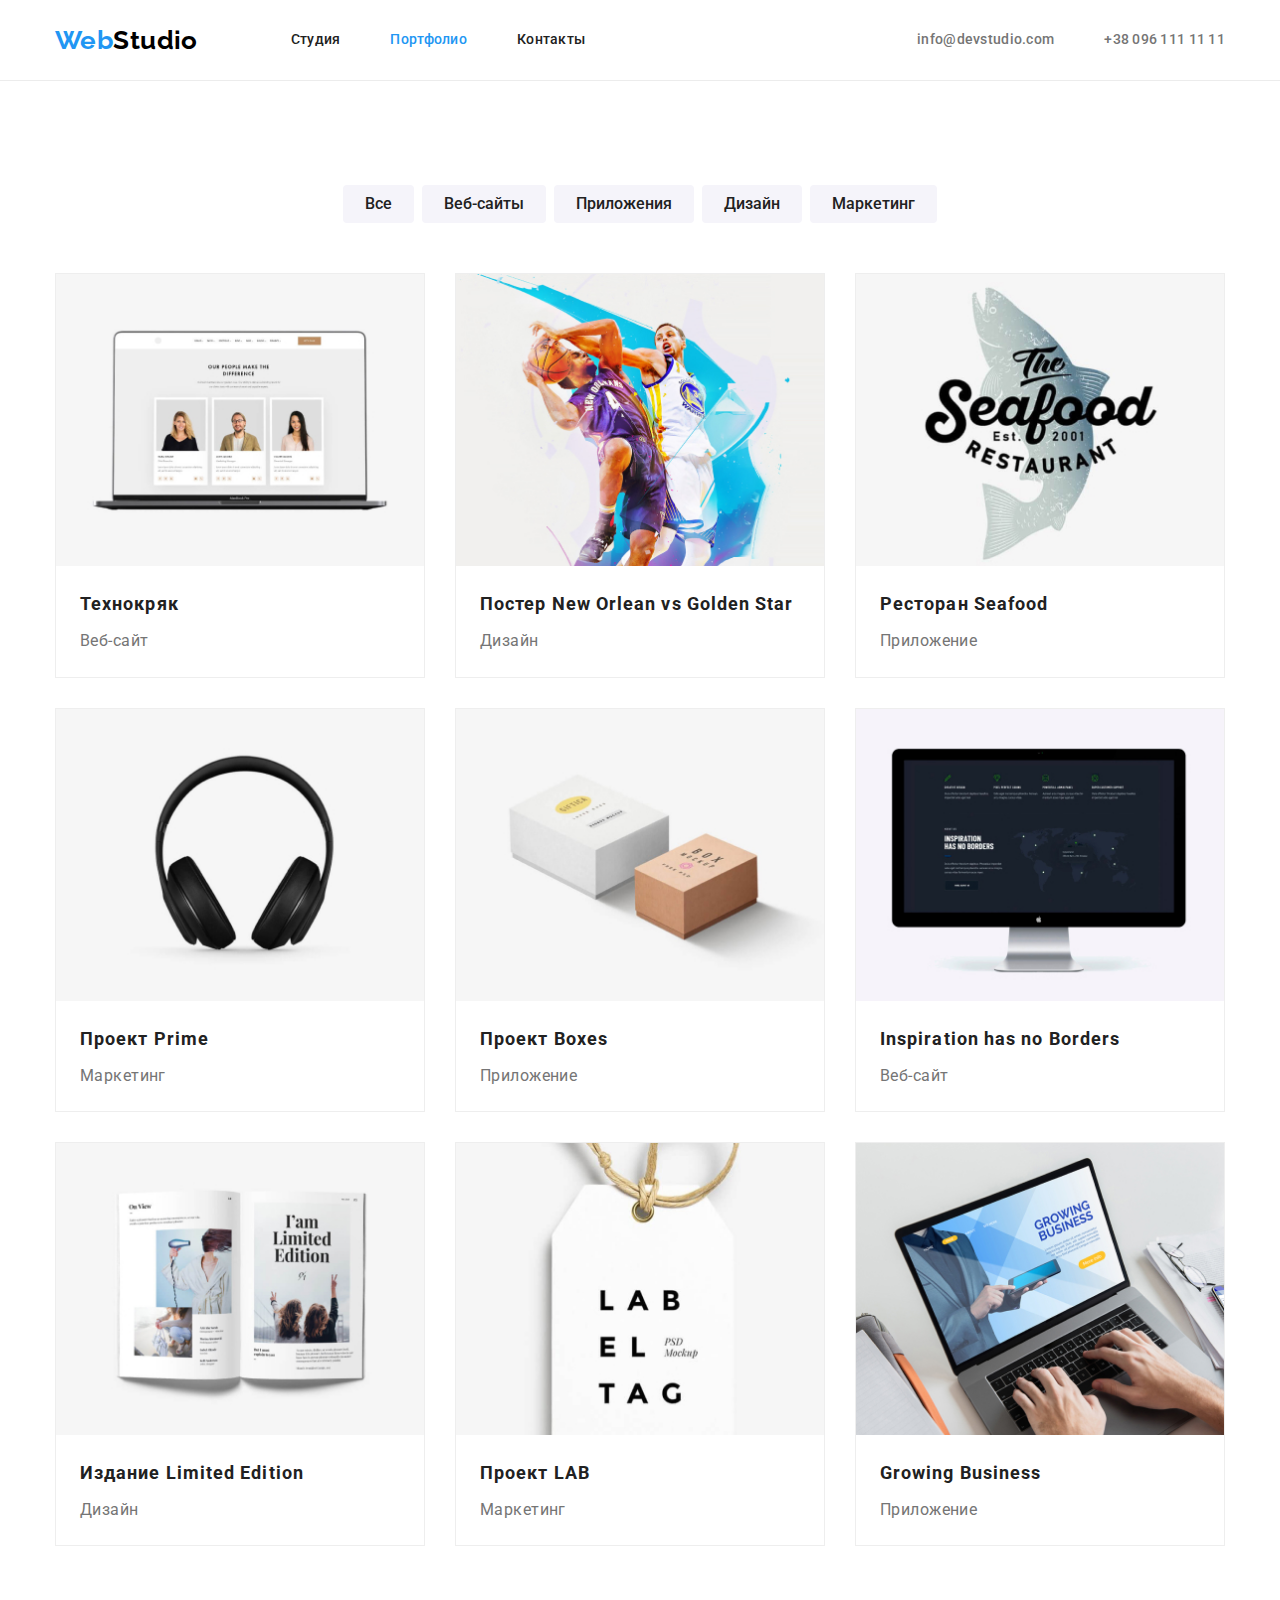
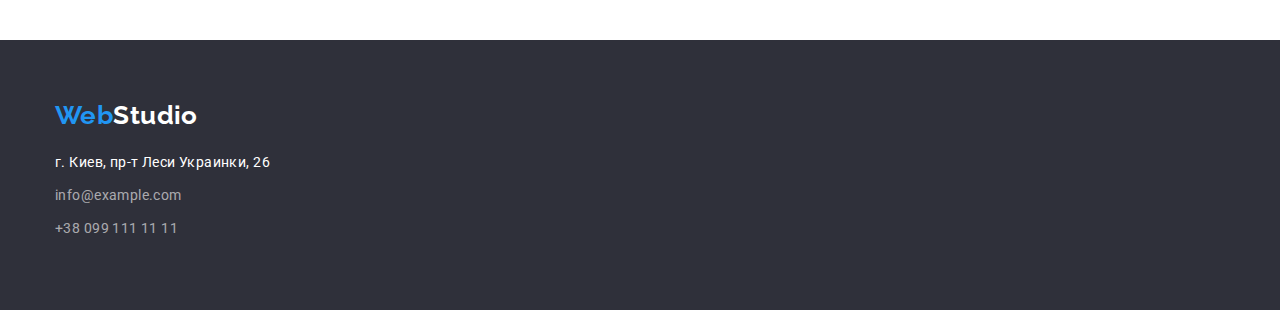
==== portfolio.html @ cff5608a "Переносит в текущий репозиторий файлы работы goit-markup-hw-03" ====
<!DOCTYPE html>
<html lang="ru">
  <head>
    <meta charset="UTF-8" />
    <meta name="viewport" content="width=device-width, initial-scale=1.0" />
    <title>Портфолио</title>
    <link rel="preconnect" href="https://fonts.gstatic.com" />
    <link
      href="https://fonts.googleapis.com/css2?family=Raleway:wght@700&family=Roboto:wght@400;500;700;900&display=swap"
      rel="stylesheet"
    />
    <link
      rel="stylesheet"
      href="https://cdnjs.cloudflare.com/ajax/libs/modern-normalize/1.0.0/modern-normalize.min.css"
    />
    <link rel="stylesheet" href="./css/styles.css" />
  </head>

  <body>
    <!-----------------------------Шапка сайта-------------------------------------->
    <header>
      <div class="container main-nav">
        <a href="/index.html" class="logo"
          >Web<span class="header">Studio</span>
        </a>

        <!--------------------------Меню навигации------------------------------------>
        <nav>
          <ul class="nav-list list">
            <li class="nav-item">
              <a class="nav-link" href="./index.html">Студия</a>
            </li>
            <li class="nav-item">
              <a class="nav-link current" href="./portfolio.html">Портфолио</a>
            </li>
            <li class="nav-item">
              <a class="nav-link" href="">Контакты</a>
            </li>
          </ul>
        </nav>

        <!------------------------------Контакты------------------------------------->
        <ul class="contacts-list list">
          <li class="contacts-item">
            <a class="contacts-link" href="mailto:info@devstudio.com"
              >info@devstudio.com</a
            >
          </li>

          <li class="contacts-item">
            <a class="contacts-link" href="tel:+380961111111"
              >+38 096 111 11 11</a
            >
          </li>
        </ul>
      </div>
    </header>

    <main>
      <!---------------------------Секция портфолио-------------------------------->
      <h1 class="visually-hidden">Портфолио</h1>

      <section class="project section">
        <div class="container">
          <!-- Фильтры -->
          <ul class="filters-list list">
            <li class="filter-items">
              <button class="button" type="button">Все</button>
            </li>
            <li class="filter-items">
              <button class="button" type="button">Веб-сайты</button>
            </li>
            <li class="filter-items">
              <button class="button" type="button">Приложения</button>
            </li>
            <li class="filter-items">
              <button class="button" type="button">Дизайн</button>
            </li>
            <li class="filter-items">
              <button class="button" type="button">Маркетинг</button>
            </li>
          </ul>

          <!-- Проекты -->
          <h2 hidden>Проекты</h2>
          <ul class="project-list section-list list">
            <li class="project-item">
              <a class="project-link" href="#">
                <img
                  src="./images/project1.jpg"
                  alt="Ноутбук, на котором открыт веб-сайт"
                  width="370"
                />
                <div class="project-description">
                  <h3 class="project-title section-subtitle">Технокряк</h3>
                  <p class="project-text section-text">Веб-сайт</p>
                </div>
              </a>
            </li>

            <li class="project-item">
              <a class="project-link" href="#">
                <img
                  src="./images/project2.jpg"
                  alt="Игроки двух баскетбольных команд"
                  width="370"
                />
                <div class="project-description">
                  <h3 class="project-title section-subtitle">
                    Постер <span lang="en">New Orlean vs Golden Star</span>
                  </h3>
                  <p class="project-text section-text">Дизайн</p>
                </div>
              </a>
            </li>

            <li class="project-item">
              <a class="project-link" href="#">
                <img
                  src="./images/project3.jpg"
                  alt="Логотип ресторана, в виде рыбы"
                  width="370"
                />
                <div class="project-description">
                  <h3 class="project-title section-subtitle">
                    Ресторан <span lang="en">Seafood</span>
                  </h3>
                  <p class="project-text section-text">Приложение</p>
                </div>
              </a>
            </li>

            <li class="project-item">
              <a class="project-link" href="#">
                <img
                  src="./images/project4.jpg"
                  alt="Большие наушники черного цвета"
                  width="370"
                />
                <div class="project-description">
                  <h3 class="project-title section-subtitle">
                    Проект <span lang="en">Prime</span>
                  </h3>
                  <p class="project-text section-text">Маркетинг</p>
                </div>
              </a>
            </li>

            <li class="project-item">
              <a class="project-link" href="#">
                <img
                  src="./images/project5.jpg"
                  alt="Две коробки. Белая и бежевая."
                  width="370"
                />
                <div class="project-description">
                  <h3 class="project-title section-subtitle">
                    Проект <span lang="en">Boxes</span>
                  </h3>
                  <p class="project-text section-text">Приложение</p>
                </div>
              </a>
            </li>

            <li class="project-item">
              <a class="project-link" href="#">
                <img
                  src="./images/project6.jpg"
                  alt="Монитор, на котором открыт веб-сайт"
                  width="370"
                />
                <div class="project-description">
                  <h3 class="project-title section-subtitle" lang="en">
                    Inspiration has no Borders
                  </h3>
                  <p class="project-text section-text">Веб-сайт</p>
                </div>
              </a>
            </li>

            <li class="project-item">
              <a class="project-link" href="#">
                <img
                  src="./images/project7.jpg"
                  alt="Разворот журнала со статьями и красочными картинками"
                  width="370"
                />
                <div class="project-description">
                  <h3 class="project-title section-subtitle">
                    Издание <span lang="en">Limited Edition</span>
                  </h3>
                  <p class="project-text section-text">Дизайн</p>
                </div>
              </a>
            </li>

            <li class="project-item">
              <a class="project-link" href="#">
                <img
                  src="./images/project8.jpg"
                  alt="Ярлык с надписью Label Tag"
                  width="370"
                />
                <div class="project-description">
                  <h3 class="project-title section-subtitle">
                    Проект <span lang="en">LAB</span>
                  </h3>
                  <p class="project-text section-text">Маркетинг</p>
                </div>
              </a>
            </li>

            <li class="project-item">
              <a class="project-link" href="#">
                <img
                  src="./images/project9.jpg"
                  alt="Человек печатает на клавиатуре ноутбука"
                  width="370"
                />
                <div class="project-description">
                  <h3 class="project-title section-subtitle" lang="en">
                    Growing Business
                  </h3>
                  <p class="project-text section-text">Приложение</p>
                </div>
              </a>
            </li>
          </ul>
        </div>
      </section>
    </main>

    <!----------------------------Подвал сайта-------------------------------------->
    <footer class="section footer">
      <div class="container footer">
        <a href="/index.html" class="logo footer"
          >Web<span class="footer">Studio</span>
        </a>

        <address>
          <span class="address">г. Киев, пр-т Леси Украинки, 26<br /></span>

          <ul class="contacts-list footer list">
            <li>
              <a class="contacts-link footer" href="mailto:info@example.com"
                >info@example.com</a
              >
            </li>
            <li>
              <a class="contacts-link footer" href="tel:+380991111111"
                >+38 099 111 11 11</a
              >
            </li>
          </ul>
        </address>
      </div>
    </footer>
  </body>
</html>
---- css/styles.css ----
/*----------------Основные стили-----------------*/
:root {
  --primary-text-color: #757575;
  --title-text-color: #212121;
  --accent-color: #2196f3;
  --primary-bcg-color: #ffffff;
  --secondary-bcg-color: #2f303a;
  --white-color: #ffffff;
}

body {
  background-color: var(--primary-bcg-color);
  color: var(--primary-text-color);

  font-family: Roboto, sans-serif;
  font-size: 14px;
  line-height: 1.71;
  letter-spacing: 0.03em;
}

header {
  border-bottom: 1px solid #ececec;
}

img {
  display: block;
  max-width: 100%;
  height: auto;
}

.list {
  padding: 0;
  margin: 0;
  list-style: none;
}

.container {
  width: 1200px;
  padding: 0 15px;
  margin-left: auto;
  margin-right: auto;
}

.visually-hidden {
  position: absolute;
  clip: rect(0 0 0 0);
  width: 1px;
  height: 1px;
  margin: -1px;
}

/*------------------Шапка сайта----------------*/

.logo {
  color: var(--accent-color);

  font-family: Raleway, sans-serif;
  font-weight: 700;
  font-size: 26px;
  line-height: 1.19;
  text-decoration: none;
}

.logo .header {
  color: #000000;
}

/* Меню навигации */
.container.main-nav {
  display: flex;
  align-items: center;
}

.nav-list {
  display: flex;
  margin-left: 93px;
}

.nav-item:not(:first-child) {
  margin-left: 50px;
}

.nav-link {
  display: block;
  padding-top: 32px;
  padding-bottom: 32px;

  color: var(--title-text-color);

  font-weight: 500;
  line-height: 1.14;
  letter-spacing: 0.02em;
  text-decoration: none;
}

.nav-link:hover,
.nav-link:focus {
  color: var(--accent-color);
}

.nav-link.current {
  color: var(--accent-color);
}

/* Контакты */
.contacts-list {
  display: flex;
  margin-left: auto;
}

.contacts-item:not(:first-child) {
  margin-left: 50px;
}

.contacts-link {
  color: var(--primary-text-color);
  font-style: normal;
  font-weight: 500;
  line-height: 1.14;
  letter-spacing: 0.02em;
  text-decoration: none;
}

.contacts-link:hover,
.contacts-link:focus {
  color: var(--accent-color);
}

/*------------Стили основного контента------------*/

.hero {
  padding: 200px 0;

  background-color: var(--secondary-bcg-color);

  text-align: center;
}

.hero-title {
  margin-top: 0;
  margin-bottom: 30px;

  color: var(--white-color);

  font-weight: 900;
  font-size: 44px;
  line-height: 1.36;
  letter-spacing: 0.06em;
  text-transform: uppercase;
}

.button {
  cursor: pointer;

  display: inline-block;
  border-radius: 4px;
  border-width: 0;
  padding: 6px 22px;

  color: var(--title-text-color);
  background-color: #f5f4fa;

  font-family: inherit;
  font-weight: 500;
  font-size: 16px;
  line-height: 1.63;
  text-align: center;
}

.button:hover,
.button:focus {
  color: var(--white-color);
  background-color: var(--accent-color);
}

.button.primary {
  padding: 10px 32px;

  color: var(--white-color);
  background-color: var(--accent-color);

  font-weight: 700;
  line-height: 1.88;
  align-items: center;
  letter-spacing: 0.06em;
}

.section-title {
  margin-top: 0;
  margin-bottom: 50px;

  color: var(--title-text-color);

  font-weight: 700;
  font-size: 36px;
  line-height: 1.17;
  text-align: center;
}

.section-list {
  display: flex;
}
.section-subtitle {
  margin-top: 0;
  margin-bottom: 10px;

  color: var(--title-text-color);

  font-weight: 700;
}

.section-text {
  margin-top: 0;
  margin-bottom: 0;
}

.feature {
  padding: 94px 0;
}

.feature-item {
  width: 270px;
}

.feature-item:not(:first-child) {
  margin-left: 30px;
}

.feature-title {
  font-size: 14px;
  line-height: 1.14;
  text-transform: uppercase;
}

.service {
  padding-bottom: 94px;
}

.service-list {
  justify-content: space-between;
}

.team.section {
  padding-top: 94px;
  padding-bottom: 94px;
}

.team-item {
  padding-bottom: 30px;
  width: 270px;
}

.team-item:not(:first-child) {
  margin-left: 30px;
}

.team-item .photo {
  margin-bottom: 30px;
}

.team-mem-title {
  font-weight: 500;
  font-size: 16px;
  line-height: 1.19;
  text-align: center;
}

.team-text {
  font-size: 16px;
  line-height: 1.19;
  text-align: center;
}

.project {
  padding-top: 104px;
  padding-bottom: 94px;
}

.filters-list {
  display: flex;
  align-items: flex-start;
  justify-content: center;
  margin-bottom: 50px;
}

.filter-items:not(:first-child) {
  margin-left: 8px;
}

.project-list {
  flex-wrap: wrap;
}

.project-item {
  margin-left: 30px;
  margin-bottom: 30px;
  width: 370px;
  border: 1px solid #eeeeee;
}

.project-item:nth-child(3n + 1) {
  margin-left: 0;
}

.project-item:nth-last-child(-n + 3) {
  margin-bottom: 0;
}

.project-description {
  padding: 20px 24px;
}

.project-title {
  margin-bottom: 4px;

  font-size: 18px;
  line-height: 2;
  letter-spacing: 0.06em;
}

.project-text {
  color: var(--primary-text-color);

  font-size: 16px;
  line-height: 1.88;
}

.project-link {
  text-decoration: none;
}

/*--------------- Подвал сайта ----------------------*/

footer {
  background-color: var(--secondary-bcg-color);
}

.section.footer {
  padding: 60px 0;
}

.logo.footer {
  display: inline-block;
  margin-bottom: 20px;
}

.logo .footer {
  color: var(--white-color);
}

.address {
  display: inline-block;
  margin-bottom: 9px;
  color: var(--white-color);

  font-style: normal;
}

.contacts-list.footer {
  display: flex;
  flex-direction: column;
}
.contacts-link.footer {
  display: inline-block;
  margin-bottom: 9px;

  color: rgba(255, 255, 255, 0.6);

  font-weight: inherit;
  line-height: 1.71;
  letter-spacing: inherit;
}
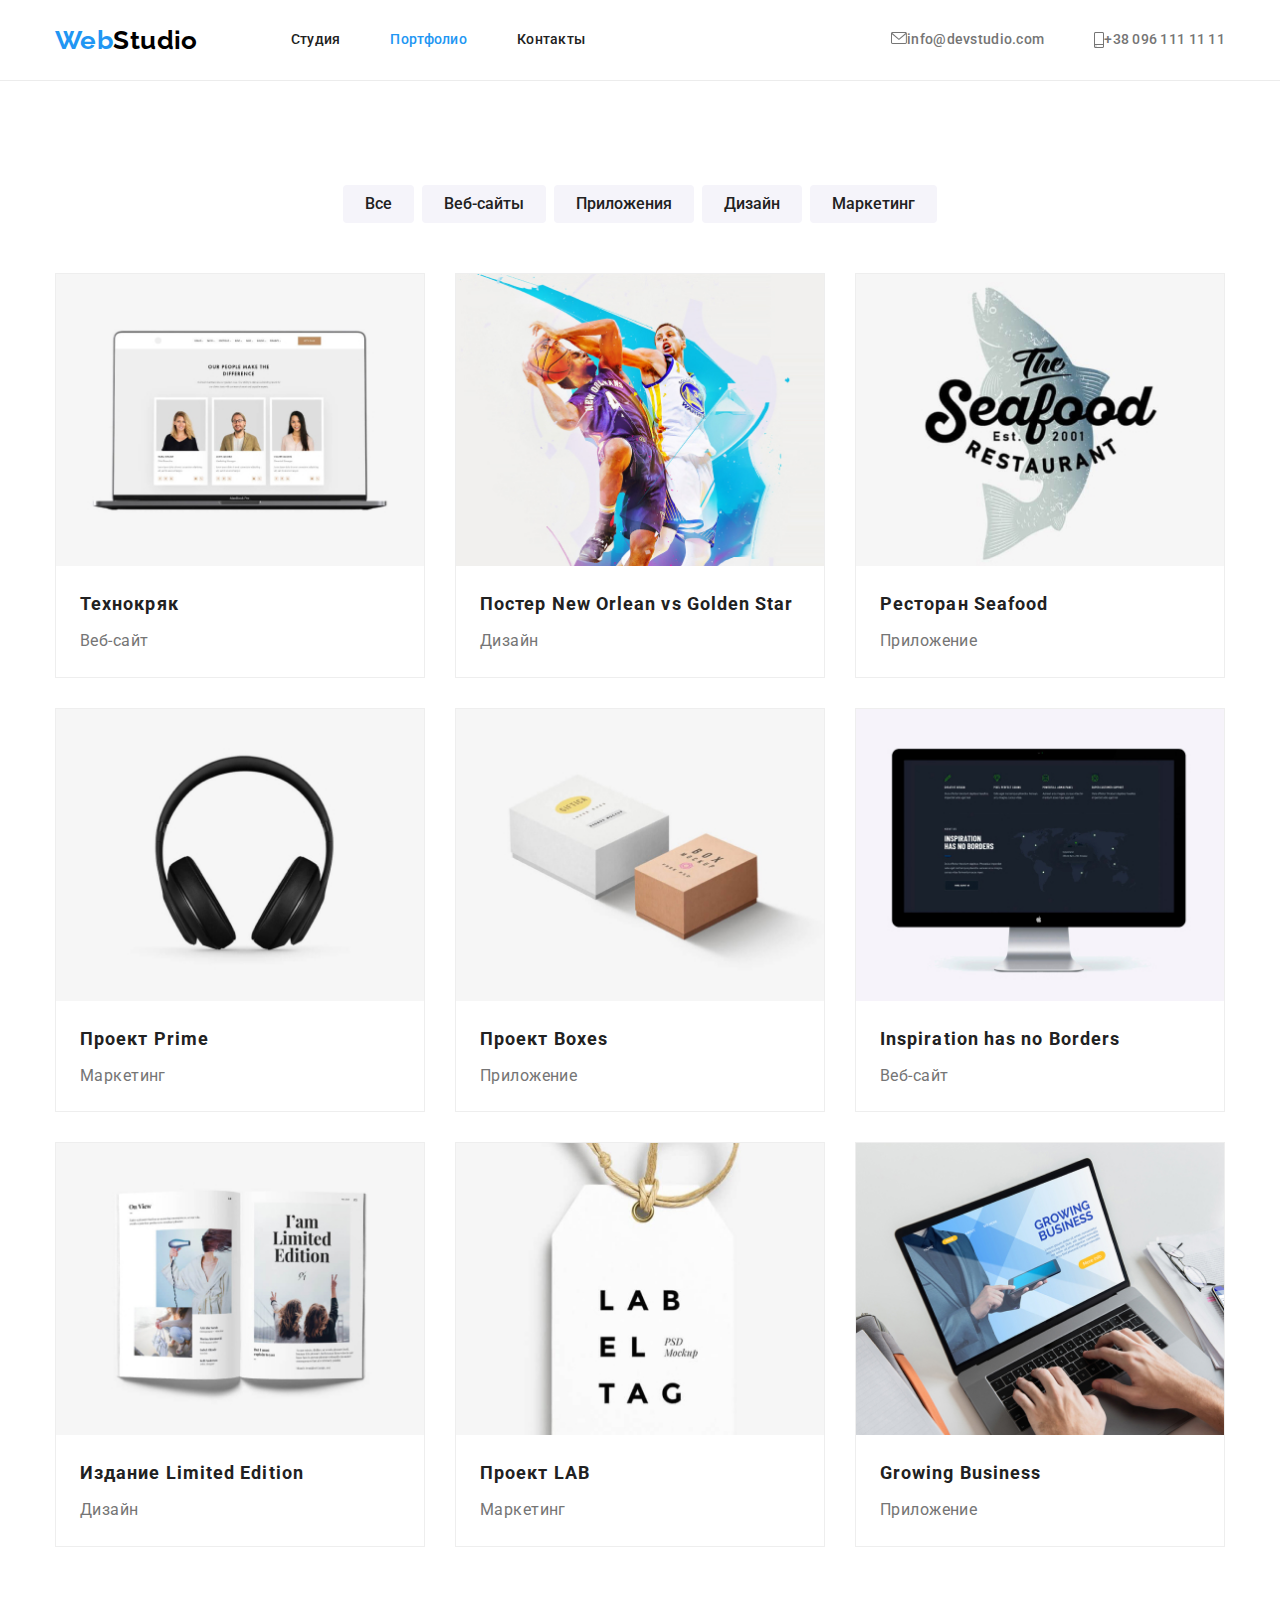
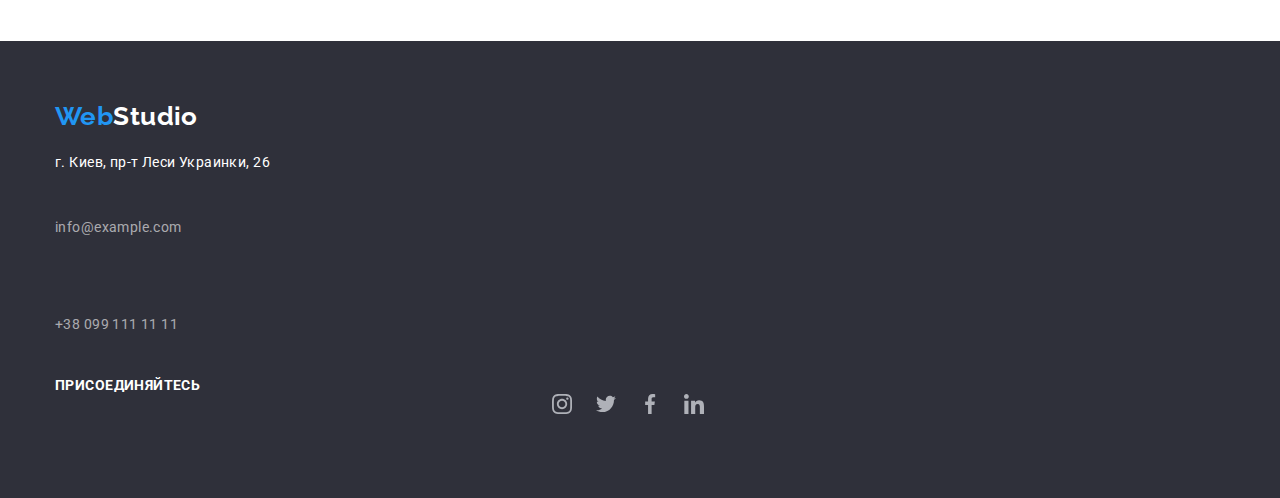
==== commit 9d9fc3ce: "Добавляет разметку для оформления иконок хедера и футера." ====
--- a/portfolio.html
+++ b/portfolio.html
@@ -42,15 +42,21 @@
         <!------------------------------Контакты------------------------------------->
         <ul class="contacts-list list">
           <li class="contacts-item">
-            <a class="contacts-link" href="mailto:info@devstudio.com"
-              >info@devstudio.com</a
-            >
+            <a class="contacts-link" href="mailto:info@devstudio.com">
+              <svg class="contact-icon" width="16" height="12">
+                <use href="./images/icons.svg#icon-envelope"></use>
+              </svg>
+              info@devstudio.com
+            </a>
           </li>
 
           <li class="contacts-item">
-            <a class="contacts-link" href="tel:+380961111111"
-              >+38 096 111 11 11</a
-            >
+            <a class="contacts-link" href="tel:+380961111111">
+              <svg class="contact-icon" width="10" height="16">
+                <use href="./images/icons.svg#icon-smartphone"></use>
+              </svg>
+              +38 096 111 11 11
+            </a>
           </li>
         </ul>
       </div>
@@ -253,6 +259,44 @@
             </li>
           </ul>
         </address>
+
+        <div class="social-footer-wrapper">
+          <p class="section-text footer">присоединяйтесь</p>
+
+          <ul class="social-list footer list">
+            <li class="social-item footer">
+              <a href="" class="social-link footer">
+                <svg class="social-icon footer">
+                  <use href="./images/icons.svg#icon-instagram-f"></use>
+                </svg>
+              </a>
+            </li>
+
+            <li class="social-item footer">
+              <a href="" class="social-link footer">
+                <svg class="social-icon footer">
+                  <use href="./images/icons.svg#icon-twitter-f"></use>
+                </svg>
+              </a>
+            </li>
+
+            <li class="social-item footer">
+              <a href="" class="social-link footer">
+                <svg class="social-icon footer">
+                  <use href="./images/icons.svg#icon-facebook-f"></use>
+                </svg>
+              </a>
+            </li>
+
+            <li class="social-item footer">
+              <a href="" class="social-link footer">
+                <svg class="social-icon footer">
+                  <use href="./images/icons.svg#icon-linkedin-f"></use>
+                </svg>
+              </a>
+            </li>
+          </ul>
+        </div>
       </div>
     </footer>
   </body>
--- a/css/styles.css
+++ b/css/styles.css
@@ -6,6 +6,7 @@
   --primary-bcg-color: #ffffff;
   --secondary-bcg-color: #2f303a;
   --white-color: #ffffff;
+  --primary-social-icon-color: #afb1b8;
 }
 
 body {
@@ -62,6 +63,8 @@
 }
 
 .logo .header {
+  padding-top: 32px;
+  padding-bottom: 32px;
   color: #000000;
 }
 
@@ -108,11 +111,15 @@
   margin-left: auto;
 }
 
-.contacts-item:not(:first-child) {
+.contacts-item:nth-child(2) {
   margin-left: 50px;
 }
 
 .contacts-link {
+  display: inline-flex;
+  padding-top: 32px;
+  padding-bottom: 32px;
+
   color: var(--primary-text-color);
   font-style: normal;
   font-weight: 500;
@@ -126,13 +133,24 @@
   color: var(--accent-color);
 }
 
+.contact-icon {
+  fill: currentColor;
+}
+
 /*------------Стили основного контента------------*/
-
 .hero {
   padding: 200px 0;
 
-  background-color: var(--secondary-bcg-color);
-
+  max-width: 1600px;
+  height: 600px;
+  margin-left: auto;
+  margin-right: auto;
+  background-color: #c4c4c4;
+  background-image: linear-gradient(rgba(47, 48, 58, 0.4)),
+    url(../images/hero.jpg);
+  background-repeat: no-repeat;
+  background-position: center;
+  background-size: cover;
   text-align: center;
 }
 
@@ -200,6 +218,7 @@
 .section-list {
   display: flex;
 }
+
 .section-subtitle {
   margin-top: 0;
   margin-bottom: 10px;
@@ -219,11 +238,43 @@
 }
 
 .feature-item {
+  display: inline-flex;
+  flex-direction: column;
   width: 270px;
 }
 
 .feature-item:not(:first-child) {
   margin-left: 30px;
+}
+
+.feature-item::before {
+  display: block;
+
+  height: 120px;
+  margin-bottom: 30px;
+
+  content: '';
+  background-size: 70px;
+  background-repeat: no-repeat;
+  background-position: center;
+  background-color: #f5f4fa;
+  border-radius: 4px;
+}
+
+.feature-item.icon-antenna::before {
+  background-image: url(../images/antenna.svg);
+}
+
+.feature-item.icon-clock::before {
+  background-image: url(../images/clock.svg);
+}
+
+.feature-item.icon-diagram::before {
+  background-image: url(../images/diagram.svg);
+}
+
+.feature-item.icon-astronaut::before {
+  background-image: url(../images/astronaut.svg);
 }
 
 .feature-title {
@@ -271,6 +322,48 @@
   text-align: center;
 }
 
+.social-list {
+  display: flex;
+  justify-content: center;
+}
+
+.social-link {
+  display: inline-block;
+
+  width: 44px;
+  height: 44px;
+  background-color: transparent;
+  border-radius: 50%;
+}
+
+.social-link:hover {
+  background-color: var(--accent-color);
+}
+
+.social-icon {
+  width: 20px;
+  height: 20px;
+
+  fill: var(--primary-social-icon-color);
+}
+
+.social-icon:hover {
+  fill: var(--white-color);
+}
+
+.clients {
+  padding: 94px 0;
+}
+
+.clients-title {
+  margin-bottom: 245px;
+}
+
+.client-icon {
+  width: ;
+  height: ;
+}
+
 .project {
   padding-top: 104px;
   padding-bottom: 94px;
@@ -370,3 +463,11 @@
   line-height: 1.71;
   letter-spacing: inherit;
 }
+
+.section-text.footer {
+  color: var(--white-color);
+
+  font-weight: bold;
+  line-height: 1.14;
+  text-transform: uppercase;
+}
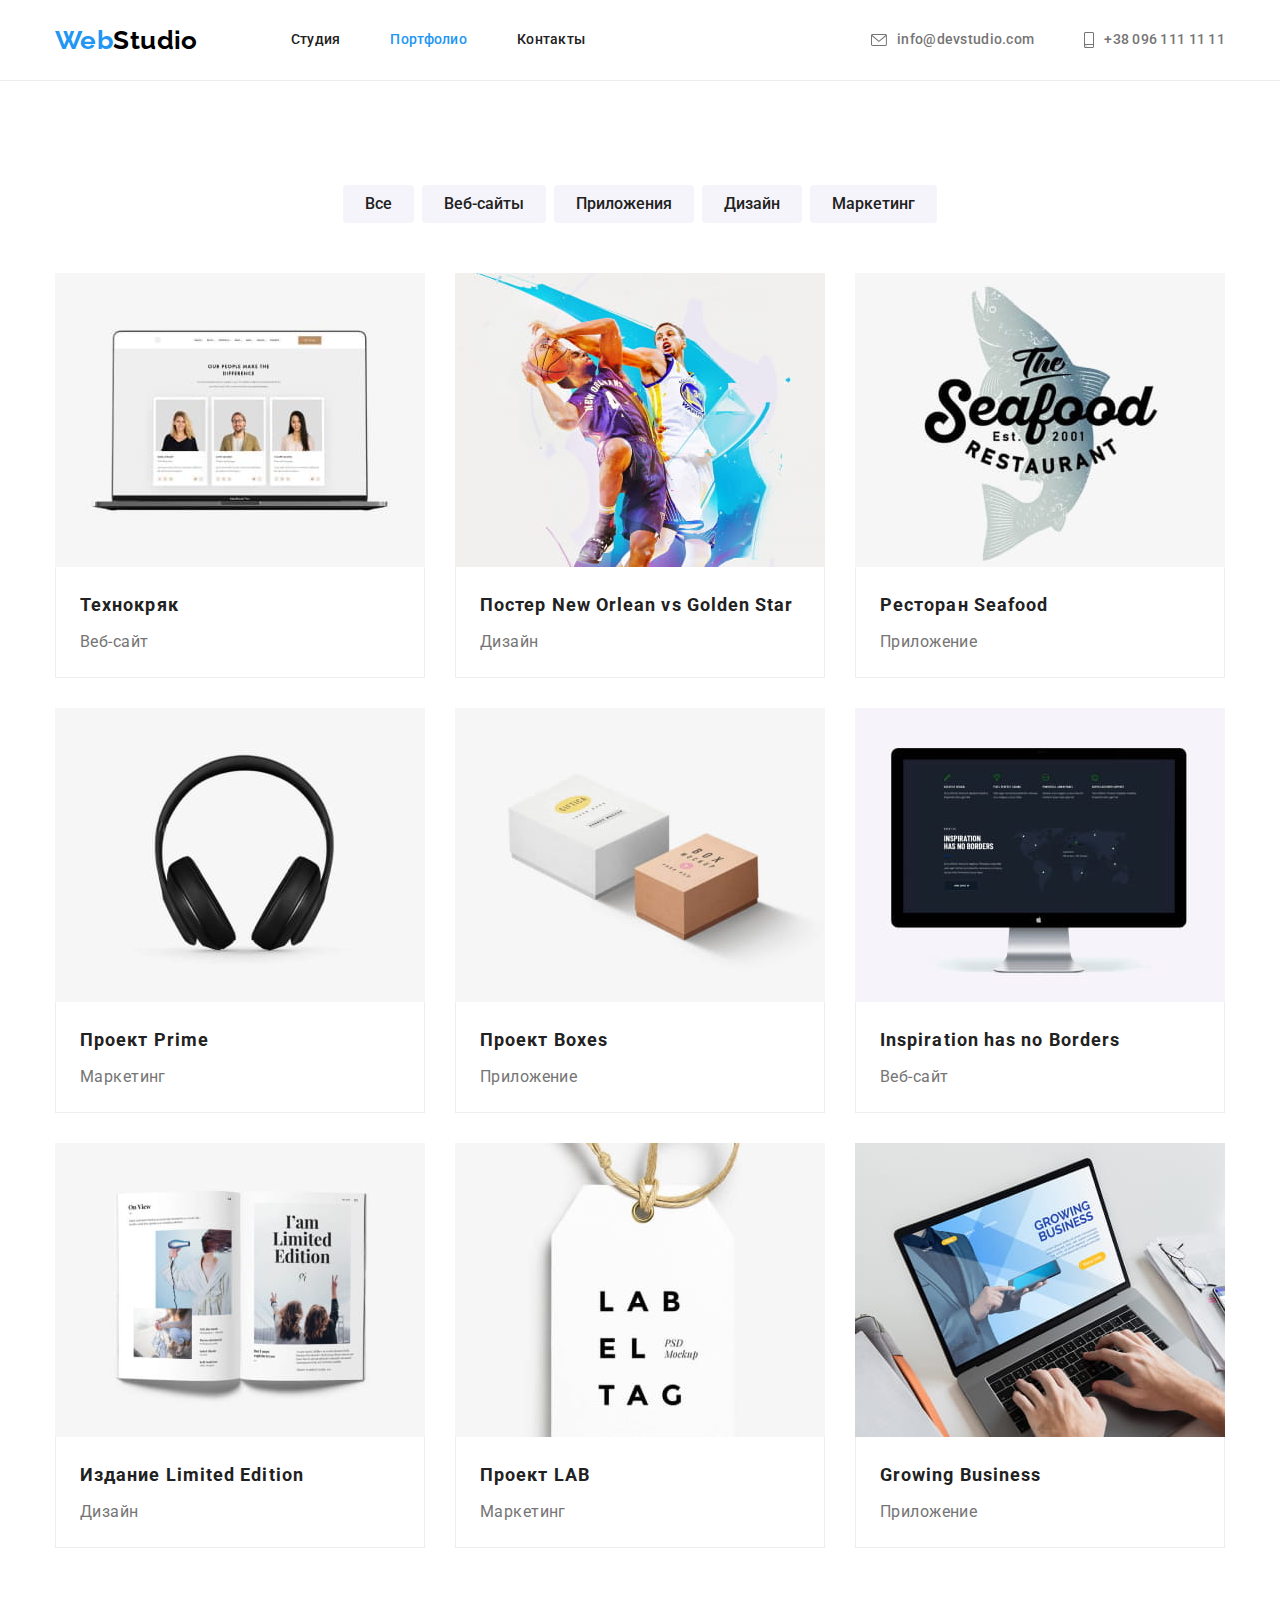
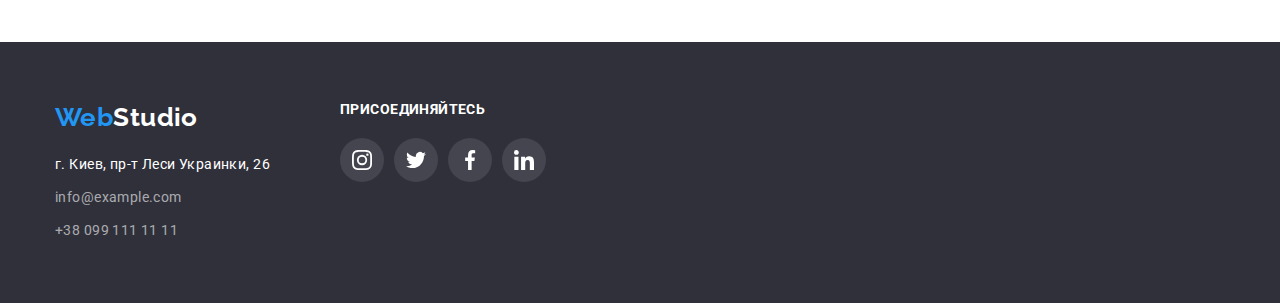
==== commit 96223082: "Оформляет футер страниц студия и портфолио." ====
--- a/portfolio.html
+++ b/portfolio.html
@@ -239,26 +239,28 @@
     <!----------------------------Подвал сайта-------------------------------------->
     <footer class="section footer">
       <div class="container footer">
-        <a href="/index.html" class="logo footer"
-          >Web<span class="footer">Studio</span>
-        </a>
-
-        <address>
-          <span class="address">г. Киев, пр-т Леси Украинки, 26<br /></span>
-
-          <ul class="contacts-list footer list">
-            <li>
-              <a class="contacts-link footer" href="mailto:info@example.com"
-                >info@example.com</a
-              >
-            </li>
-            <li>
-              <a class="contacts-link footer" href="tel:+380991111111"
-                >+38 099 111 11 11</a
-              >
-            </li>
-          </ul>
-        </address>
+        <div class="adress-footer-wrapper">
+          <a href="/index.html" class="logo footer"
+            >Web<span class="footer">Studio</span>
+          </a>
+
+          <address>
+            <span class="address">г. Киев, пр-т Леси Украинки, 26<br /></span>
+
+            <ul class="contacts-list footer list">
+              <li class="contacts-item footer">
+                <a class="contacts-link footer" href="mailto:info@example.com"
+                  >info@example.com</a
+                >
+              </li>
+              <li class="contacts-item footer">
+                <a class="contacts-link footer" href="tel:+380991111111"
+                  >+38 099 111 11 11</a
+                >
+              </li>
+            </ul>
+          </address>
+        </div>
 
         <div class="social-footer-wrapper">
           <p class="section-text footer">присоединяйтесь</p>
--- a/css/styles.css
+++ b/css/styles.css
@@ -116,7 +116,8 @@
 }
 
 .contacts-link {
-  display: inline-flex;
+  display: flex;
+  align-items: center;
   padding-top: 32px;
   padding-bottom: 32px;
 
@@ -135,6 +136,7 @@
 
 .contact-icon {
   fill: currentColor;
+  margin-right: 10px;
 }
 
 /*------------Стили основного контента------------*/
@@ -146,7 +148,11 @@
   margin-left: auto;
   margin-right: auto;
   background-color: #c4c4c4;
-  background-image: linear-gradient(rgba(47, 48, 58, 0.4)),
+  background-image: linear-gradient(
+      to right,
+      rgba(47, 48, 58, 0.4),
+      rgba(47, 48, 58, 0.4)
+    ),
     url(../images/hero.jpg);
   background-repeat: no-repeat;
   background-position: center;
@@ -189,6 +195,8 @@
 .button:focus {
   color: var(--white-color);
   background-color: var(--accent-color);
+  box-shadow: 0px 3px 1px rgba(0, 0, 0, 0.1), 0px 1px 2px rgba(0, 0, 0, 0.08),
+    0px 2px 2px rgba(0, 0, 0, 0.12);
 }
 
 .button.primary {
@@ -247,34 +255,20 @@
   margin-left: 30px;
 }
 
-.feature-item::before {
-  display: block;
-
+.feature-icon-wrapper {
+  display: flex;
   height: 120px;
+  justify-content: center;
+  align-items: center;
+
+  background-color: #f5f4fa;
   margin-bottom: 30px;
-
-  content: '';
-  background-size: 70px;
-  background-repeat: no-repeat;
-  background-position: center;
-  background-color: #f5f4fa;
   border-radius: 4px;
 }
 
-.feature-item.icon-antenna::before {
-  background-image: url(../images/antenna.svg);
-}
-
-.feature-item.icon-clock::before {
-  background-image: url(../images/clock.svg);
-}
-
-.feature-item.icon-diagram::before {
-  background-image: url(../images/diagram.svg);
-}
-
-.feature-item.icon-astronaut::before {
-  background-image: url(../images/astronaut.svg);
+.feature-icon {
+  height: 70px;
+  width: 70px;
 }
 
 .feature-title {
@@ -294,11 +288,16 @@
 .team.section {
   padding-top: 94px;
   padding-bottom: 94px;
+  background-color: #f5f4fa;
 }
 
 .team-item {
   padding-bottom: 30px;
   width: 270px;
+  background-color: var(--primary-bcg-color);
+  box-shadow: 0px 1px 3px rgba(0, 0, 0, 0.12), 0px 1px 1px rgba(0, 0, 0, 0.14),
+    0px 2px 1px rgba(0, 0, 0, 0.2);
+  border-radius: 0px 0px 4px 4px;
 }
 
 .team-item:not(:first-child) {
@@ -320,48 +319,69 @@
   font-size: 16px;
   line-height: 1.19;
   text-align: center;
+  margin-bottom: 16px;
 }
 
 .social-list {
   display: flex;
+  justify-content: space-evenly;
+}
+
+.social-link {
+  display: inline-flex;
   justify-content: center;
-}
-
-.social-link {
-  display: inline-block;
-
+  align-items: center;
   width: 44px;
   height: 44px;
+
+  color: var(--primary-social-icon-color);
   background-color: transparent;
+
   border-radius: 50%;
 }
 
-.social-link:hover {
+.social-link:hover,
+.social-link:focus {
+  color: var(--white-color);
   background-color: var(--accent-color);
 }
 
 .social-icon {
   width: 20px;
   height: 20px;
-
-  fill: var(--primary-social-icon-color);
-}
-
-.social-icon:hover {
-  fill: var(--white-color);
-}
-
-.clients {
+  fill: currentColor;
+}
+
+.clients.section {
   padding: 94px 0;
 }
 
-.clients-title {
-  margin-bottom: 245px;
+.clients-list {
+  display: flex;
+  justify-content: space-between;
+}
+
+.client-link {
+  display: inline-flex;
+  justify-content: center;
+  align-items: center;
+  width: 170px;
+  height: 90px;
+
+  color: #afb1b8;
+  border: 1px solid #afb1b8;
+  box-sizing: border-box;
+  border-radius: 4px;
+}
+
+.client-link:hover,
+.client-link:focus {
+  color: var(--accent-color);
+  border: 1px solid var(--accent-color);
 }
 
 .client-icon {
-  width: ;
-  height: ;
+  fill: currentColor;
 }
 
 .project {
@@ -388,7 +408,17 @@
   margin-left: 30px;
   margin-bottom: 30px;
   width: 370px;
-  border: 1px solid #eeeeee;
+  background: #ffffff;
+}
+
+.project-link {
+  display: block;
+}
+
+.project-link:hover,
+.project-link:focus {
+  box-shadow: 0px 1px 1px rgba(0, 0, 0, 0.12), 0px 4px 4px rgba(0, 0, 0, 0.06),
+    1px 4px 6px rgba(0, 0, 0, 0.16);
 }
 
 .project-item:nth-child(3n + 1) {
@@ -401,6 +431,9 @@
 
 .project-description {
   padding: 20px 24px;
+  border: 1px solid #eeeeee;
+  border-top: none;
+  box-sizing: border-box;
 }
 
 .project-title {
@@ -432,6 +465,15 @@
   padding: 60px 0;
 }
 
+.container.footer {
+  display: flex;
+}
+
+.adress-footer-wrapper {
+  display: inline-flex;
+  flex-direction: column;
+}
+
 .logo.footer {
   display: inline-block;
   margin-bottom: 20px;
@@ -449,13 +491,23 @@
   font-style: normal;
 }
 
+.contacts-item.footer {
+  margin-bottom: 9px;
+}
+
+.contacts-item.footer:nth-child(2) {
+  margin-left: 0;
+  margin-bottom: 0;
+}
 .contacts-list.footer {
   display: flex;
   flex-direction: column;
 }
+
 .contacts-link.footer {
   display: inline-block;
-  margin-bottom: 9px;
+  padding-top: 0;
+  padding-bottom: 0;
 
   color: rgba(255, 255, 255, 0.6);
 
@@ -471,3 +523,36 @@
   line-height: 1.14;
   text-transform: uppercase;
 }
+
+.social-footer-wrapper {
+  display: inline-flex;
+  flex-direction: column;
+  width: 206px;
+  margin-left: 70px;
+}
+
+.section-text.footer {
+  margin-bottom: 20px;
+}
+
+.social-list.footer {
+  justify-content: space-between;
+}
+
+.social-link.footer {
+  color: var(--white-color);
+  background-color: rgba(255, 255, 255, 0.1);
+
+  border-radius: 50%;
+}
+
+.social-link.footer:hover,
+.project-item:focus {
+  background-color: var(--accent-color);
+}
+
+.social-icon.footer {
+  width: 20px;
+  height: 20px;
+  fill: currentColor;
+}
